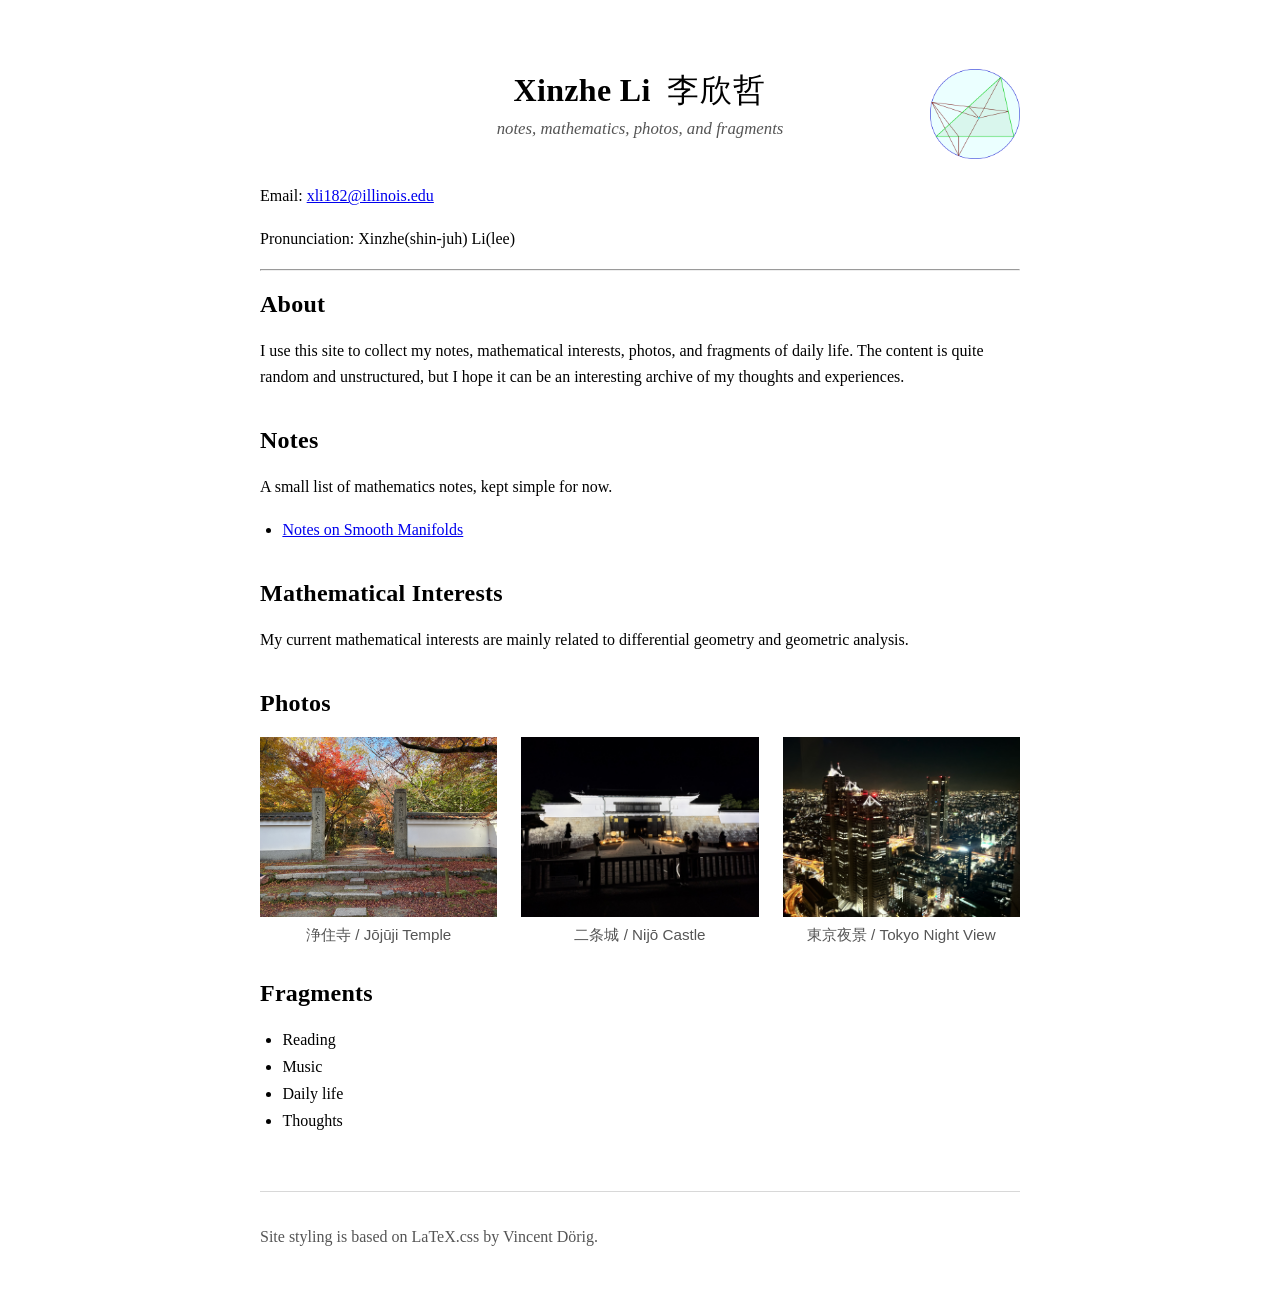
==== index.html @ 0c113dcc "Update photo captions" ====
<!doctype html>
<html lang="en">
  <head>
    <meta charset="utf-8" />
    <meta name="viewport" content="width=device-width, initial-scale=1" />
    <title>Xinzhe Li | Notes, Mathematics, Photos</title>
    <link rel="icon" type="image/png" href="assets/favicon.png">
    <meta
      name="description"
      content="Personal archive of Xinzhe Li: mathematics notes, interests, photos, reading records, and fragments of daily life."
    />
    <link rel="canonical" href="https://julianxli.github.io/" />
    <link rel="stylesheet" href="https://latex.vercel.app/style.min.css" />
    <link rel="stylesheet" href="style.css?v=104" />
  </head>
  <body>
    <header class="site-header">
      <img class="geometry-icon geometry-desktop" src="assets/geometry-icon.png" alt="First geometry problem I solved" />
      <h1 class="site-title">
        <span class="title-en">Xinzhe Li</span>
        <span class="title-cn">李欣哲</span>
      </h1>
      <p class="subtitle">notes, mathematics, photos, and fragments</p>
    </header>

<section id="contact" class="contact-block">
  <p>Email: <a href="mailto:xli182@illinois.edu">xli182@illinois.edu</a></p>
  <p>Pronunciation: Xinzhe(shin-juh) Li(lee)</p>
</section>

<hr>

    <main>
      <section aria-labelledby="about">
        <h2 id="about">About</h2>
        <p>
          I use this site to collect my notes, mathematical interests, photos,
          and fragments of daily life. The content is quite random and unstructured, but I hope it can be an interesting archive of my thoughts and experiences.
        </p>
      </section>

      <section aria-labelledby="notes">
        <h2 id="notes">Notes</h2>
        <p>
          A small list of mathematics notes, kept simple for now.
        </p>
        <ul class="notes-list">
          <li><a href="notes/smooth-manifolds.pdf">Notes on Smooth Manifolds</a></li>
        </ul>
      </section>

      <section aria-labelledby="mathematical-interests">
        <h2 id="mathematical-interests">Mathematical Interests</h2>
        <p>
          My current mathematical interests are mainly related to differential geometry and geometric analysis.
        </p>
      </section>

      <section aria-labelledby="photos">
        <h2 id="photos">Photos</h2>
        <div class="photo-grid" aria-label="Photo placeholders">
          <article class="photo-card">
            <img src="photos/Jōjūji.jpeg" alt="Jōjūji Temple">
            <figcaption><span lang="ja">浄住寺</span> / Jōjūji Temple</figcaption>
          </article>
          <article class="photo-card">
            <img src="photos/Nijō-jō.jpeg" alt="Nijō Castle">
            <figcaption><span lang="ja">二条城</span> / Nijō Castle</figcaption>
          </article>
          <article class="photo-card">
            <img src="photos/Tokyo.jpeg" alt="Tokyo Night View">
            <figcaption><span lang="ja">東京夜景</span> / Tokyo Night View</figcaption>
          </article>
        </div>
      </section>

      <section aria-labelledby="fragments">
        <h2 id="fragments">Fragments</h2>
        <ul class="fragment-list">
          <li>Reading</li>
          <li>Music</li>
          <li>Daily life</li>
          <li>Thoughts</li>
        </ul>
      </section>
    </main>

    <footer class="site-footer">
      <p>Site styling is based on LaTeX.css by Vincent Dörig.</p>
      <img class="geometry-icon geometry-mobile" src="assets/geometry-icon.png" alt="First geometry problem I solved" />
    </footer>
  </body>
</html>
---- style.css ----
:root {
  --content-width: 760px;
  --muted-text: #555;
  --soft-border: #d8d8d8;
}

body {
  max-width: var(--content-width);
  margin: 0 auto;
  padding: 3rem 1.25rem 2rem;
}

.site-header {
  position: relative;
  text-align: center;
  margin-bottom: 2.75rem;
}

.geometry-icon {
  width: 90px;
  height: 90px;
  object-fit: contain;
  box-shadow: none;
  border: none;
}

.geometry-desktop {
  display: block;
  position: absolute;
  top: 0;
  right: 0;
}

.geometry-mobile {
  display: none;
}

.site-header h1.site-title {
  text-align: center;
  margin-bottom: 0.35rem;
  font-weight: normal;
  letter-spacing: 0;
}

.title-en {
  font-family: Palatino, "Palatino Linotype", "Book Antiqua", Georgia, serif;
  font-weight: 600;
  letter-spacing: 0.01em;
}

.title-cn {
  font-family: "Hiragino Mincho ProN", "Yu Mincho", "YuMincho", "MS Mincho", "Songti SC", "Noto Serif CJK SC", serif;
  font-weight: 500;
  letter-spacing: 0.04em;
  margin-left: 0.25em;
}

.subtitle {
  text-align: center;
  margin-top: 0;
  color: var(--muted-text);
  font-size: 1.05rem;
  font-family: Palatino, "Palatino Linotype", "Book Antiqua", Georgia, serif;
  font-style: italic;
}

h2,
h3 {
  font-family: Palatino, "Palatino Linotype", "Book Antiqua", Georgia, serif;
  font-weight: 600;
  letter-spacing: 0.01em;
}

main section {
  margin-bottom: 2.25rem;
}

main p,
main li,
.contact-block p,
.site-footer p {
  font-family: Palatino, "Palatino Linotype", "Book Antiqua", Georgia, serif;
  font-size: 1rem;
  line-height: 1.68;
}

.notes-list,
.fragment-list {
  padding-left: 1.4rem;
}

.photo-grid {
  display: grid;
  grid-template-columns: repeat(3, minmax(0, 1fr));
  gap: 1.5rem;
  align-items: start;
  margin-top: 1rem;
}

.photo-card {
  display: flex;
  flex-direction: column;
  align-items: center;

  width: 100%;
  max-width: 100%;

  margin: 0;
  padding: 0;

  border: none;
  box-shadow: none;
  background: transparent;
}

.photo-card img {
  display: block;

  width: 100%;
  max-width: 100%;
  height: 180px;
  object-fit: cover;

  margin: 0;
  padding: 0;

  border: none;
  box-shadow: none;
}

.photo-card figcaption {
  display: block;

  margin-top: 0.5rem;
  padding: 0;

  font-family: -apple-system, BlinkMacSystemFont, "SF Pro Text", "Helvetica Neue", Arial, sans-serif;
  font-size: 0.95rem;
  font-weight: 400;
  font-style: normal;
  text-align: center;
  line-height: 1.3;
  color: var(--muted-text);

  position: static;
}

.photo-card figcaption::before {
  content: none !important;
}

.site-footer {
  margin-top: 3.5rem;
  padding-top: 1rem;
  border-top: 1px solid var(--soft-border);
  color: var(--muted-text);
  font-size: 0.9rem;
}

@media (max-width: 640px) {
  body {
    padding-top: 2rem;
  }

  .geometry-desktop {
    display: none;
  }

  .geometry-mobile {
    display: block;
    width: 86px;
    height: 86px;
    margin: 2rem auto 0;
  }

  .photo-grid {
    grid-template-columns: 1fr;
  }

  .photo-card {
    width: 100%;
    max-width: 100%;
  }

  .photo-card img {
    width: 100%;
    max-width: 100%;
    height: 180px;
    object-fit: cover;
  }
}
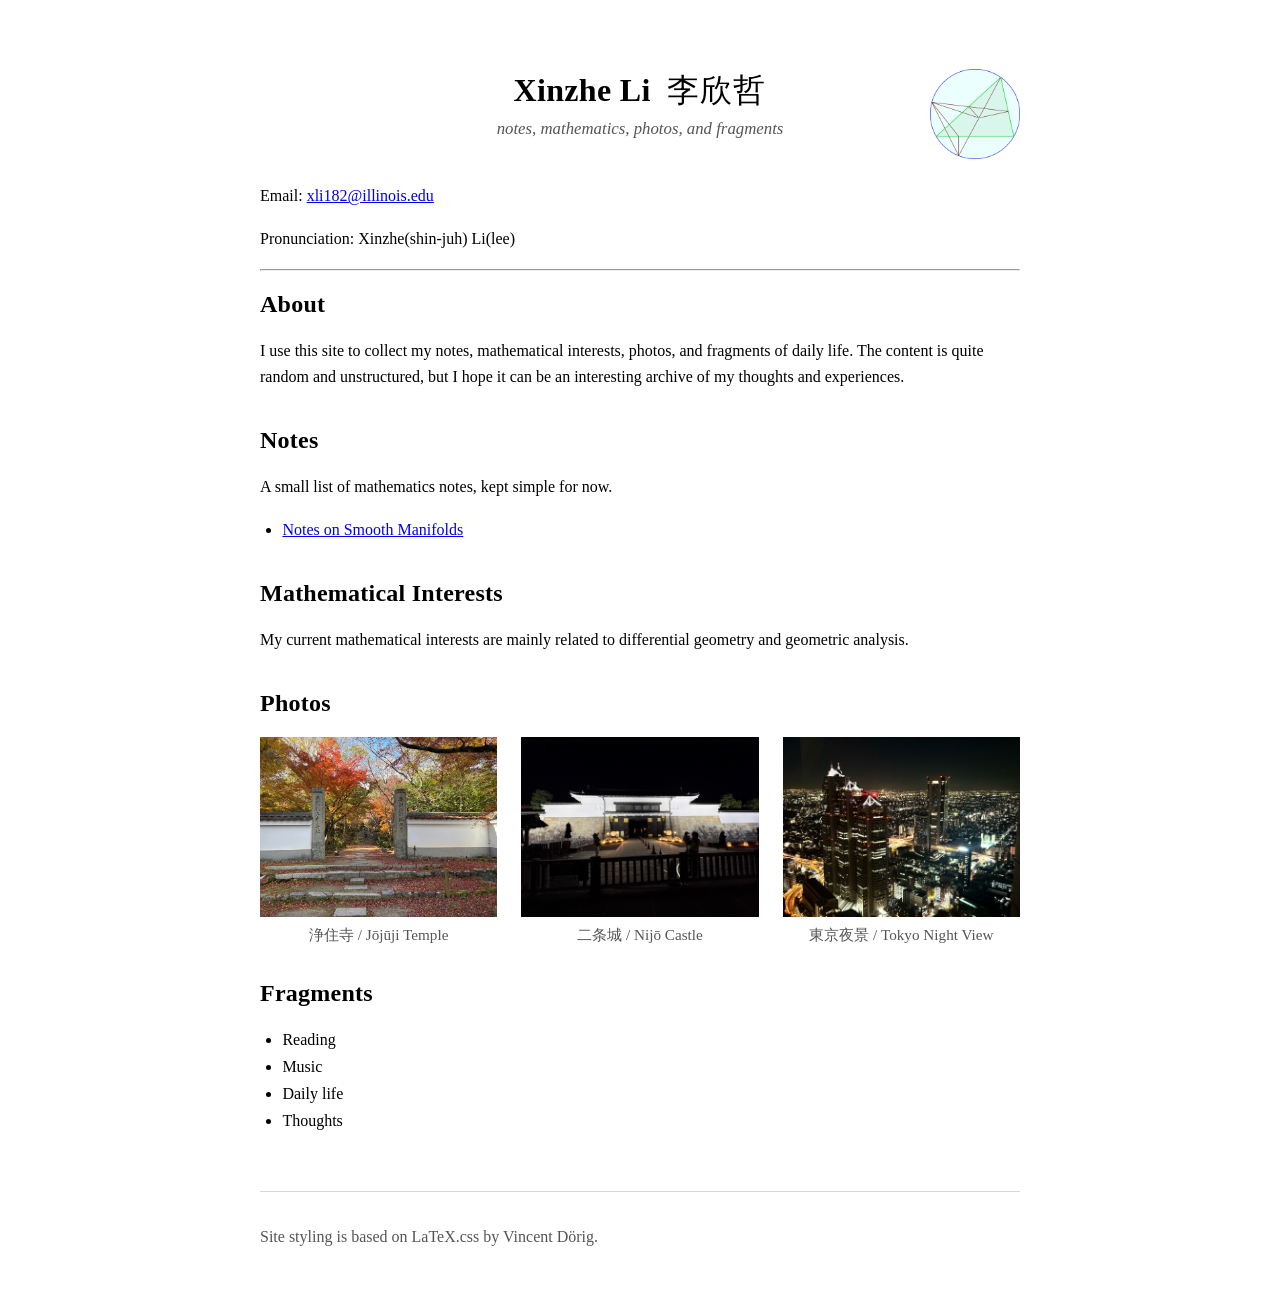
==== commit a1af3b1d: "Update photo caption font" ====
--- a/index.html
+++ b/index.html
@@ -11,7 +11,7 @@
     />
     <link rel="canonical" href="https://julianxli.github.io/" />
     <link rel="stylesheet" href="https://latex.vercel.app/style.min.css" />
-    <link rel="stylesheet" href="style.css?v=104" />
+    <link rel="stylesheet" href="style.css?v=105" />
   </head>
   <body>
     <header class="site-header">
--- a/style.css
+++ b/style.css
@@ -134,7 +134,7 @@
   margin-top: 0.5rem;
   padding: 0;
 
-  font-family: -apple-system, BlinkMacSystemFont, "SF Pro Text", "Helvetica Neue", Arial, sans-serif;
+  font-family: "Hiragino Mincho ProN", "Yu Mincho", "YuMincho", "MS Mincho", "Songti SC", "Noto Serif CJK SC", serif;
   font-size: 0.95rem;
   font-weight: 400;
   font-style: normal;
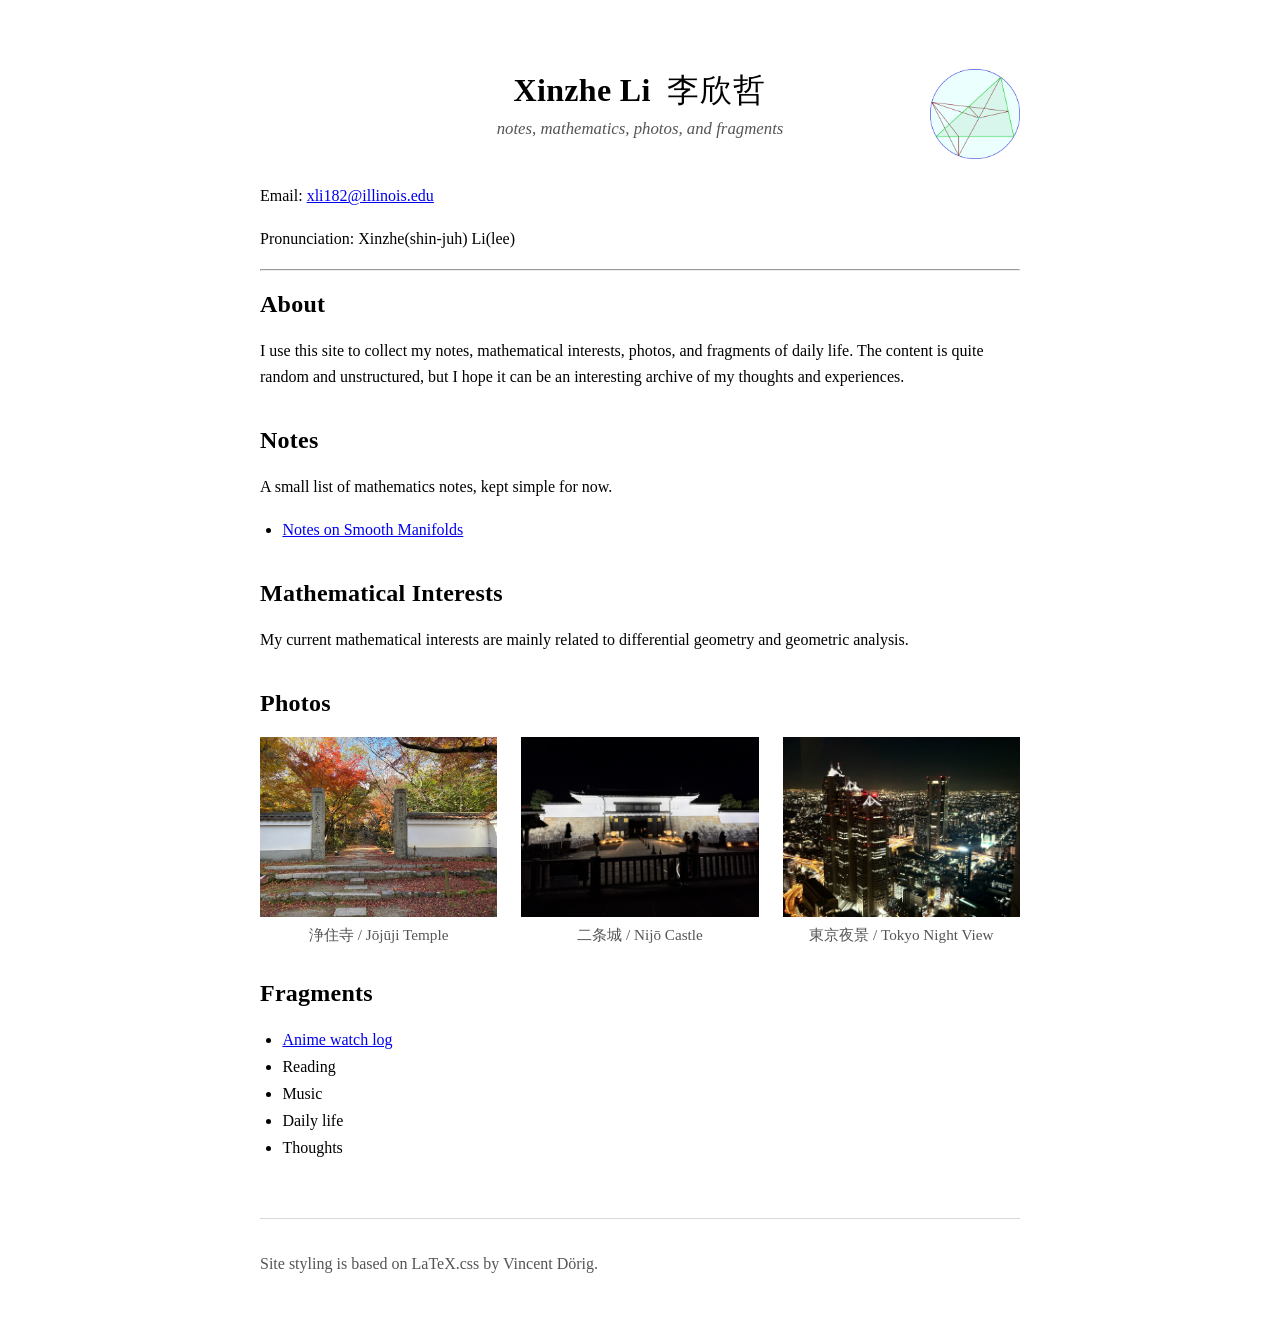
==== commit b4afc07b: "Add anime watch log" ====
--- a/index.html
+++ b/index.html
@@ -77,6 +77,7 @@
       <section aria-labelledby="fragments">
         <h2 id="fragments">Fragments</h2>
         <ul class="fragment-list">
+          <li><a href="notes/watched-anime.pdf">Anime watch log</a></li>
           <li>Reading</li>
           <li>Music</li>
           <li>Daily life</li>
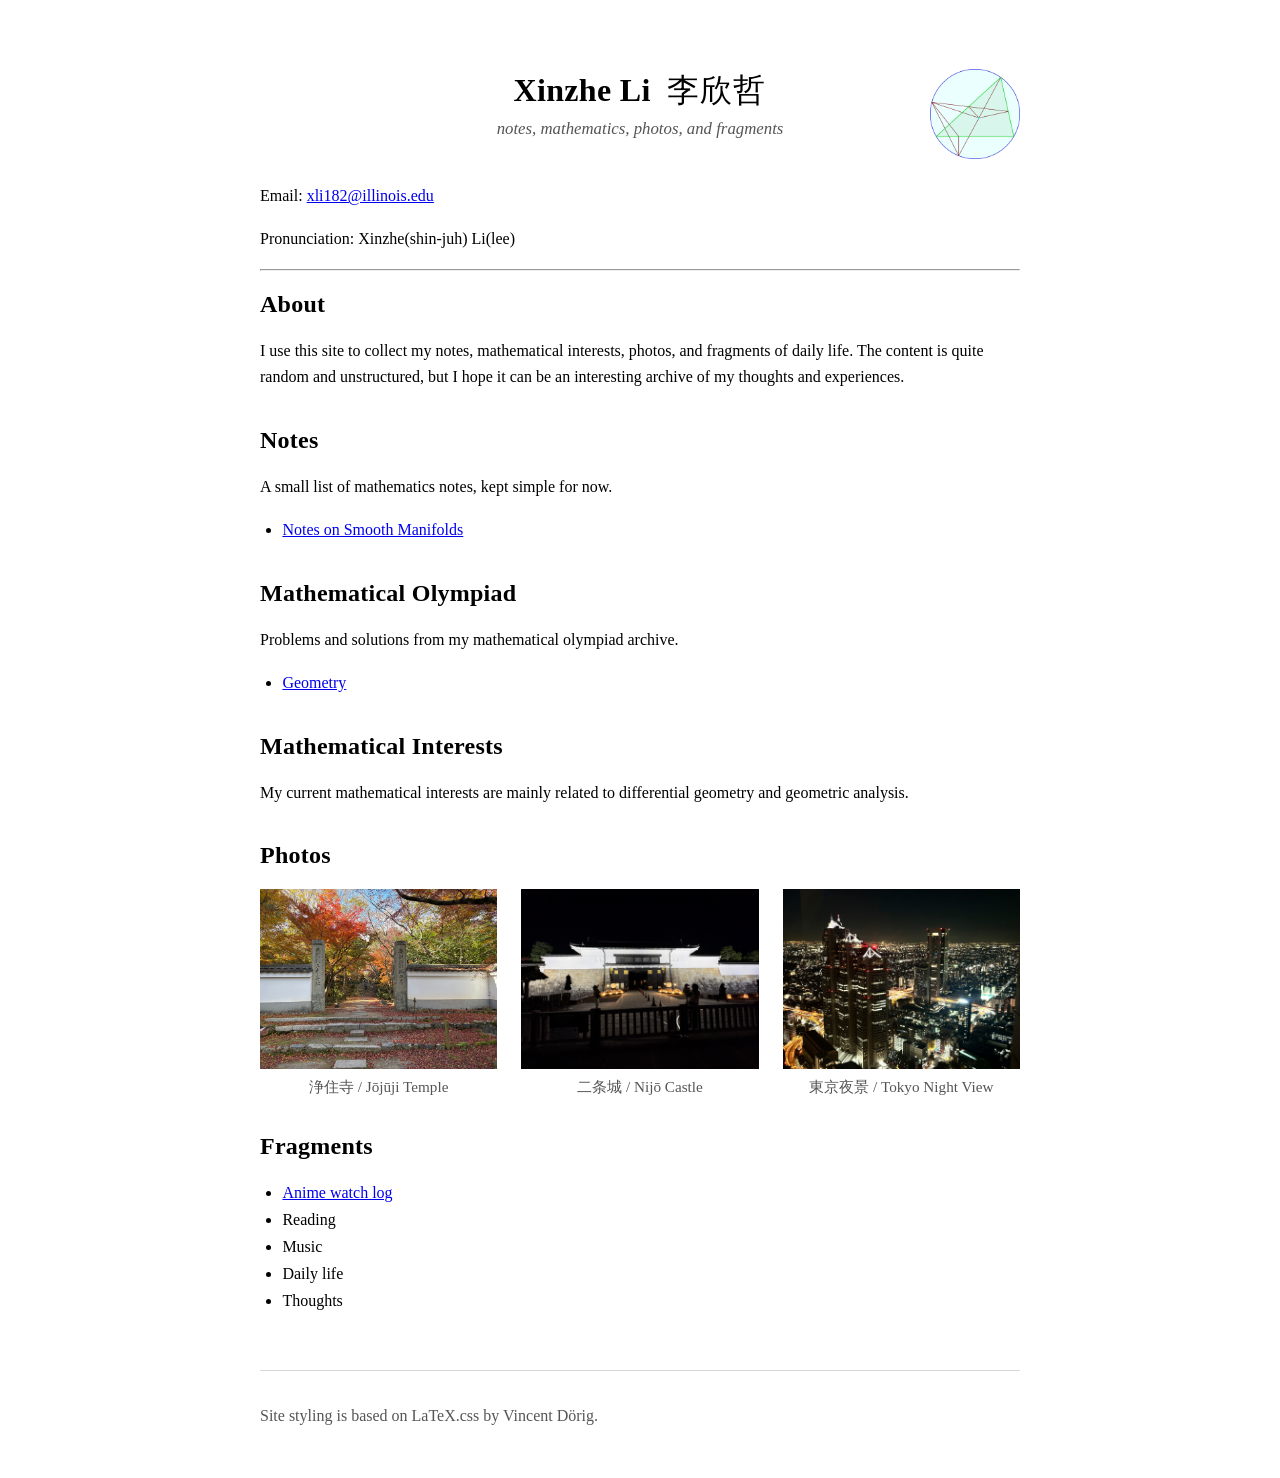
==== commit eedb207b: "Add olympiad geometry solution" ====
--- a/index.html
+++ b/index.html
@@ -49,6 +49,16 @@
         </ul>
       </section>
 
+      <section aria-labelledby="olympiad">
+        <h2 id="olympiad">Mathematical Olympiad</h2>
+        <p>
+          Problems and solutions from my mathematical olympiad archive.
+        </p>
+        <ul class="notes-list">
+          <li><a href="olympiad/index.html#geometry">Geometry</a></li>
+        </ul>
+      </section>
+
       <section aria-labelledby="mathematical-interests">
         <h2 id="mathematical-interests">Mathematical Interests</h2>
         <p>
@@ -77,7 +87,7 @@
       <section aria-labelledby="fragments">
         <h2 id="fragments">Fragments</h2>
         <ul class="fragment-list">
-          <li><a href="notes/watched-anime.pdf">Anime watch log</a></li>
+          <li><a href="fragments/watched-anime.pdf">Anime watch log</a></li>
           <li>Reading</li>
           <li>Music</li>
           <li>Daily life</li>
--- a/style.css
+++ b/style.css
@@ -87,6 +87,10 @@
 .notes-list,
 .fragment-list {
   padding-left: 1.4rem;
+}
+
+.plain-link {
+  text-decoration: none;
 }
 
 .photo-grid {
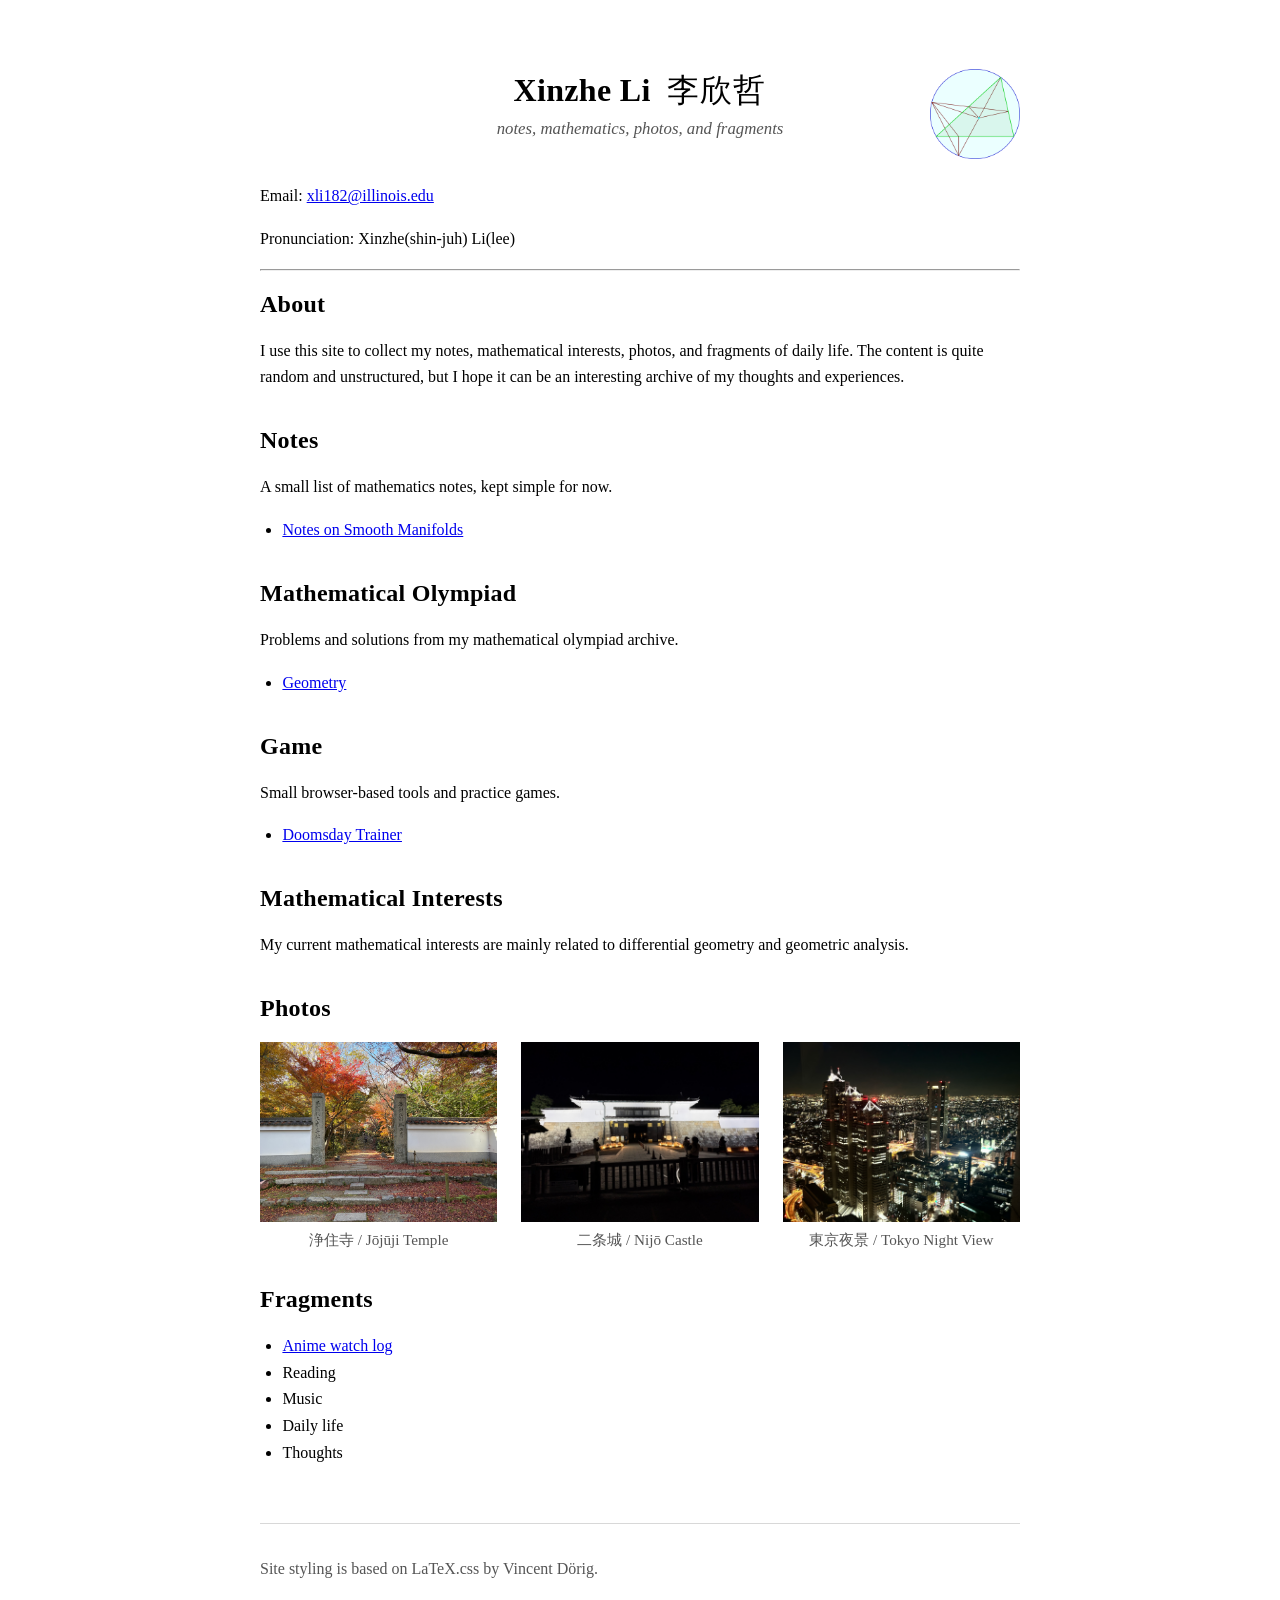
==== commit a4a2a8f0: "Add Doomsday Trainer web game" ====
--- a/index.html
+++ b/index.html
@@ -11,7 +11,7 @@
     />
     <link rel="canonical" href="https://julianxli.github.io/" />
     <link rel="stylesheet" href="https://latex.vercel.app/style.min.css" />
-    <link rel="stylesheet" href="style.css?v=105" />
+    <link rel="stylesheet" href="style.css?v=106" />
   </head>
   <body>
     <header class="site-header">
@@ -59,6 +59,16 @@
         </ul>
       </section>
 
+      <section aria-labelledby="game">
+        <h2 id="game">Game</h2>
+        <p>
+          Small browser-based tools and practice games.
+        </p>
+        <ul class="notes-list">
+          <li><a href="Game/doomsday-trainer/">Doomsday Trainer</a></li>
+        </ul>
+      </section>
+
       <section aria-labelledby="mathematical-interests">
         <h2 id="mathematical-interests">Mathematical Interests</h2>
         <p>
--- a/style.css
+++ b/style.css
@@ -90,7 +90,12 @@
 }
 
 .plain-link {
-  text-decoration: none;
+  text-decoration: none !important;
+}
+
+.plain-link:hover,
+.plain-link:focus {
+  text-decoration: none !important;
 }
 
 .photo-grid {
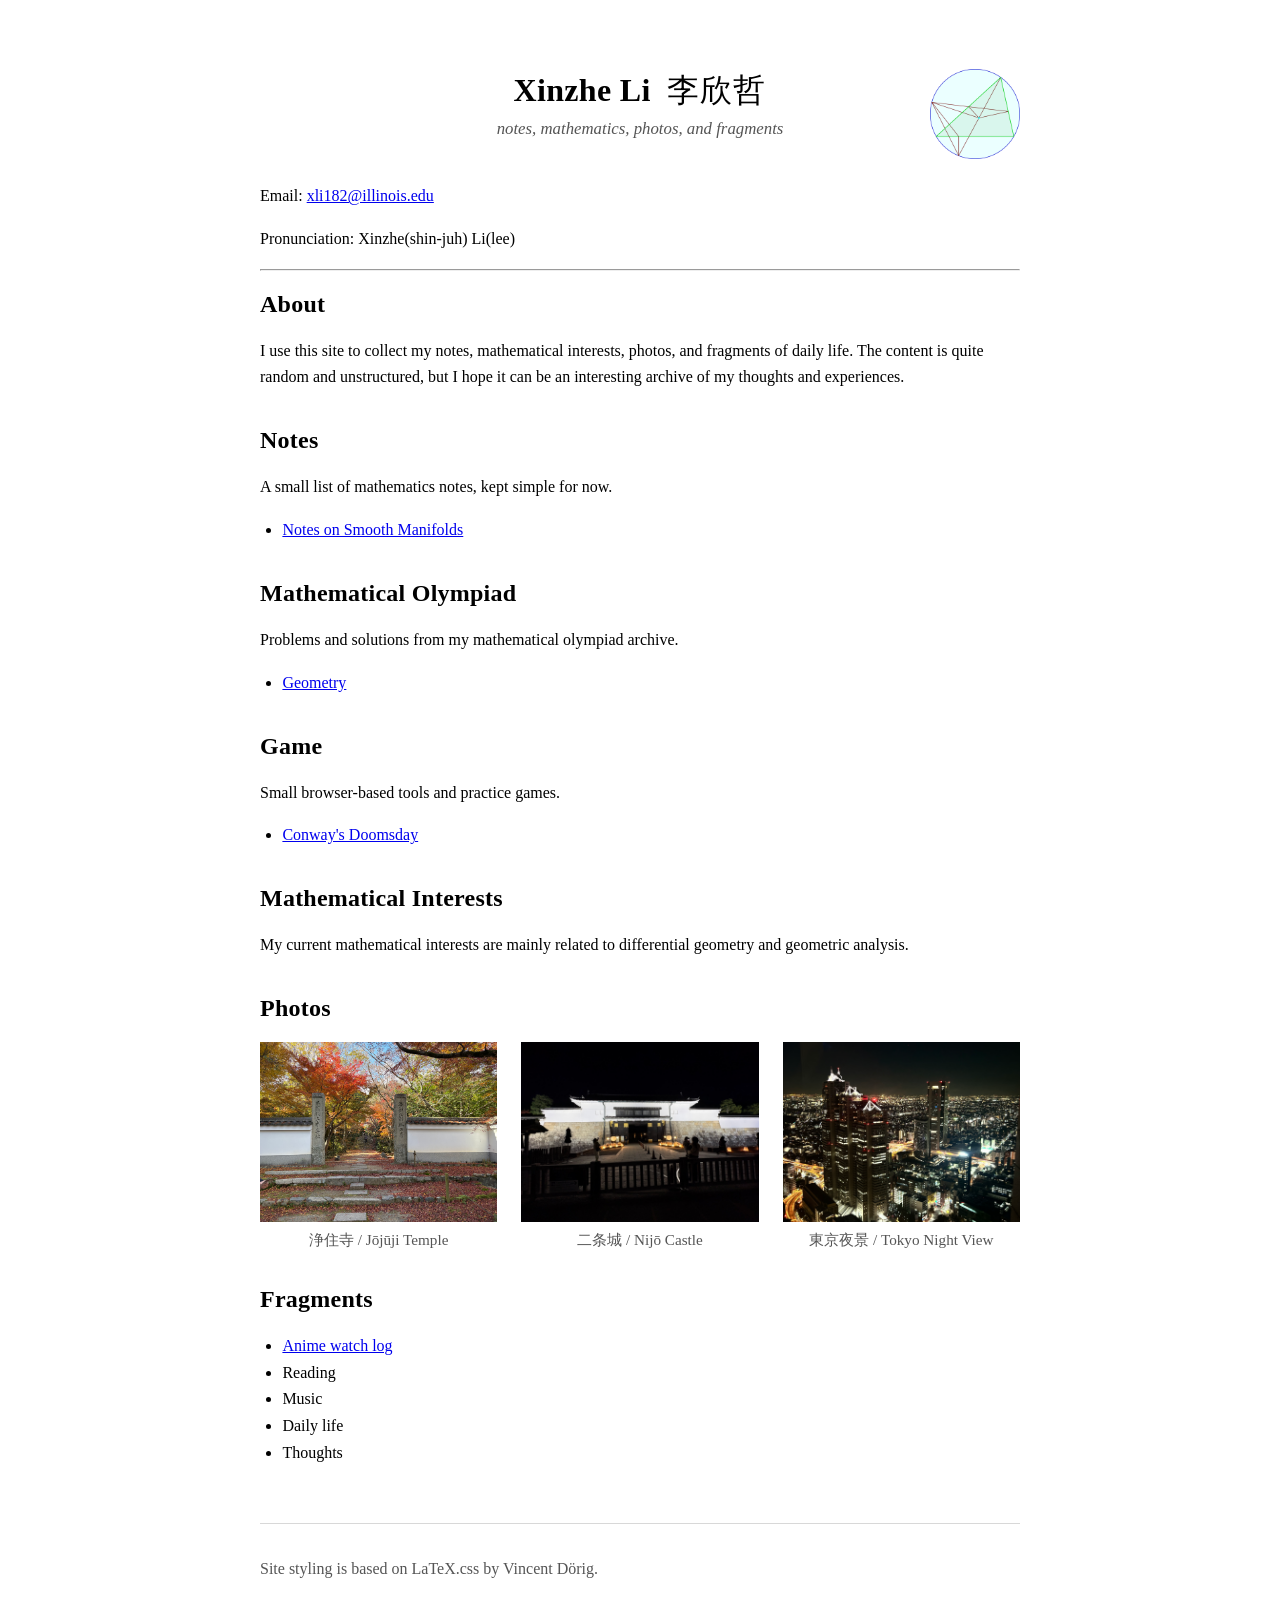
==== commit bf9c721c: "Rename Doomsday game link" ====
--- a/index.html
+++ b/index.html
@@ -65,7 +65,7 @@
           Small browser-based tools and practice games.
         </p>
         <ul class="notes-list">
-          <li><a href="Game/doomsday-trainer/">Doomsday Trainer</a></li>
+          <li><a href="Game/doomsday-trainer/?v=conway">Conway's Doomsday</a></li>
         </ul>
       </section>
 
